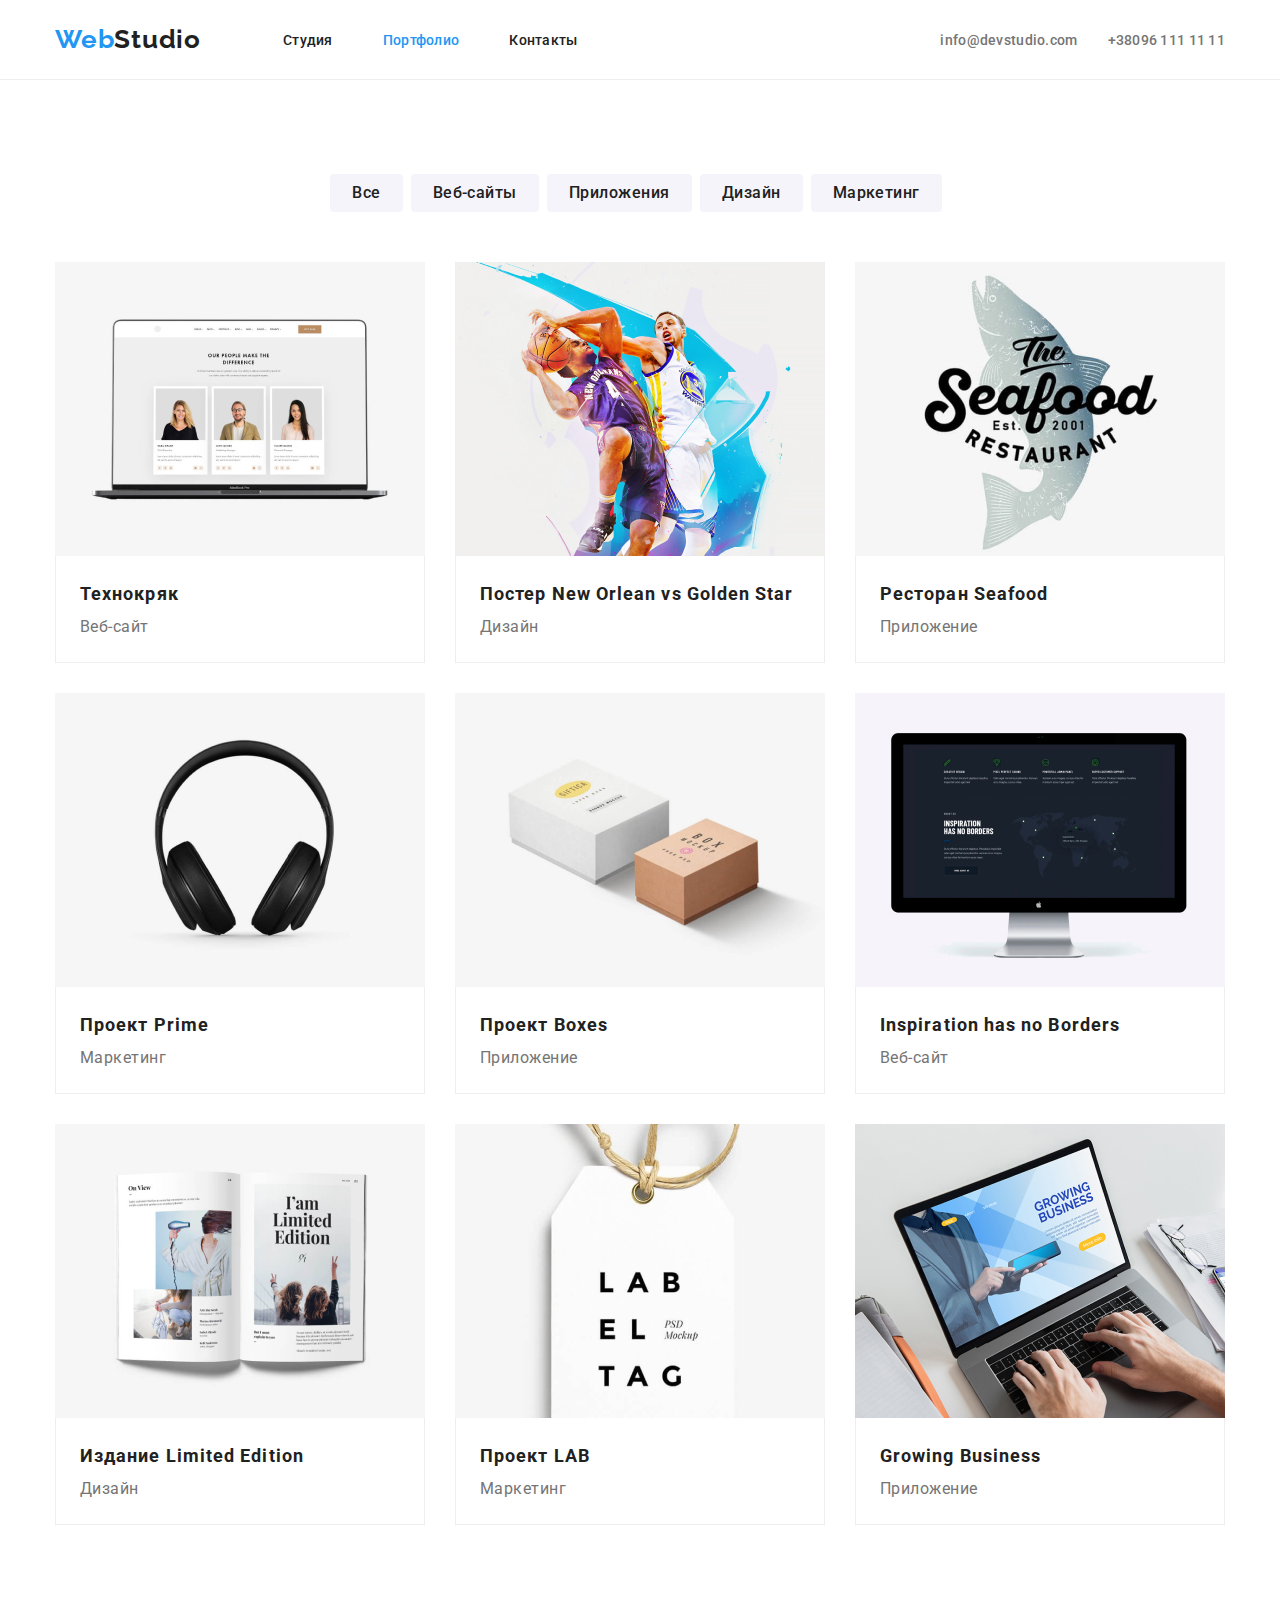
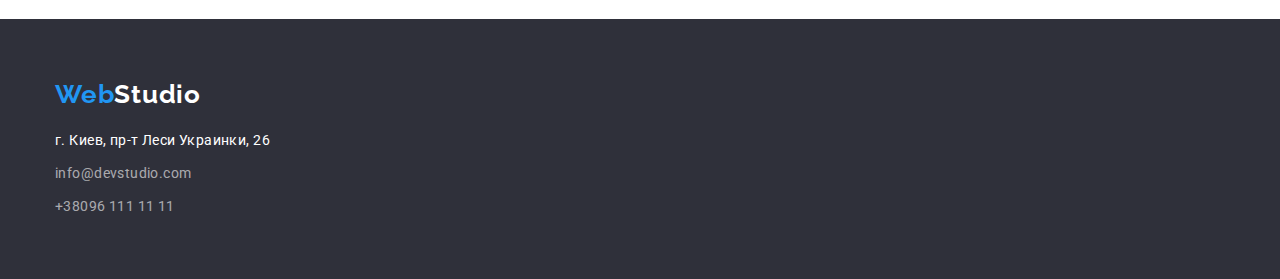
==== portfolio.html @ cd00b568 "lesson4-first save" ====
<!DOCTYPE html>
<html lang="ru">

<head>
    <meta charset="UTF-8">
    <meta http-equiv="X-UA-Compatible" content="IE=edge">
    <meta name="viewport" content="width=device-width, initial-scale=1.0">
    <title>Portfolio</title>
    <link rel="stylesheet" href="./css/modern-normalize.css">
    <link rel="stylesheet" href="./css/style.css">
    <link rel="stylesheet" href="./css/variables.css">
    <link rel="preconnect" href="https://fonts.gstatic.com">
    <link
        href="https://fonts.googleapis.com/css2?family=Raleway:wght@700&family=Roboto:wght@400;500;700;900&display=swap"
        rel="stylesheet">
</head>

<body>
    <header class="header">
        <div class="container">
            <nav class="header-nav">
                <a href="./index.html" class="logo"><span class="web">Web</span>Studio</a>
                <ul class="navigation">
                    <li>
                        <a href="./index.html">Студия</a>
                    </li>
                    <li>
                        <a href="./portfolio.html" class="active">Портфолио</a>
                    </li>
                    <li>
                        <a href="#contacts">Контакты</a>
                    </li>
                </ul>
                <ul class="contacts-head">
                    <li>
                        <a href="mailto:info@devstudio.com">info@devstudio.com</a>
                    </li>
                    <li>
                        <a href="tel:+380961111111">+38096 111 11 11</a>
                    </li>
                </ul>                 
        </nav>
    </div> 
    </header>
    <main>
        <section class="portfolio">
            <div class="container">
                <!--<h2></h2>-->
                <ul class="active-btn">
                    <li>
                        <button class="portfolio-btn" id="active">Все</button>
                    </li>
                    <li>
                        <button class="portfolio-btn">Веб-сайты</button>
                    </li>
                    <li>
                        <button class="portfolio-btn">Приложения</button>
                    </li>
                    <li>
                        <button class="portfolio-btn">Дизайн</button>
                    </li>
                    <li>
                        <button class="portfolio-btn">Маркетинг</button>
                    </li>
                </ul>
                <div class="container-cards">
                <ul class="card-set">
                    <li class="item">
                        <img src="./images/технокряк.jpg" alt="Технокряк" width="370" height="294">
                        <div class="port-cards">
                        <h3 class="port-img">Технокряк</h3>
                        <p class="port-img-text">Веб-сайт</p>
                        </div>
                    </li>
                    <li class="item">                        
                        <img src="./images/постер-star.jpg" alt="Постер New Orlean vs Golden Star" width="370" height="294">
                        <div class="port-cards">
                        <h3 class="port-img">Постер New Orlean vs Golden Star</h3>
                        <p class="port-img-text">Дизайн</p>
                        </div>
                    </li>
                    <li class="item">                        
                        <img src="./images/ресторан.jpg" alt="Ресторан Seafood" width="370" height="294">
                        <div class="port-cards">
                        <h3 class="port-img">Ресторан Seafood</h3>
                        <p class="port-img-text">Приложение</p>
                        </div>
                    </li>
                    <li class="item">                        
                        <img src="./images/проект-prime.jpg" alt="Проект Prime" width="370" height="294">
                        <div class="port-cards">
                        <h3 class="port-img">Проект Prime</h3>
                        <p class="port-img-text">Маркетинг</p>
                        </div>
                    </li>
                    <li class="item">                        
                        <img src="./images/проект-boxes.jpg" alt="Проект Boxes" width="370" height="294">
                        <div class="port-cards">
                        <h3 class="port-img">Проект Boxes</h3>
                        <p class="port-img-text">Приложение</p>
                        </div>
                    </li>
                    <li class="item">                        
                        <img src="./images/inspiration.jpg" alt="Inspiration has no Borders" width="370" height="294">
                        <div class="port-cards">
                        <h3 class="port-img">Inspiration has no Borders</h3>
                        <p class="port-img-text">Веб-сайт</p>
                        </div>
                    </li>
                    <li class="item">                        
                        <img src="./images/издание.jpg" alt="Издание Limited Edition" width="370" height="294">
                        <div class="port-cards">
                        <h3 class="port-img">Издание Limited Edition</h3>
                        <p class="port-img-text">Дизайн</p>
                        </div>
                    </li>
                    <li class="item">                        
                        <img src="./images/проект-lab.jpg" alt="Проект LAB" width="370" height="294">
                        <div class="port-cards">
                        <h3 class="port-img">Проект LAB</h3>
                        <p class="port-img-text">Маркетинг</p>
                        </div>
                    </li>
                    <li class="item">                        
                        <img src="./images/growing.jpg" alt="Growing Business" width="370" height="294">
                        <div class="port-cards">
                        <h3 class="port-img">Growing Business</h3>
                        <p class="port-img-text">Приложение</p>
                        </div>
                    </li>
                </ul>
            </div>
            </div>
        </section>
    </main>
    <footer class="footer" id="contacts">
        <div class="container">
            <a href="./index.html" class="logo"><span class="web">Web</span>Studio</a>
            <address>
                <p>г. Киев, пр-т Леси Украинки, 26</p>
                <ul class="contacts-foot">
                    <li>
                        <a href="mailto:info@devstudio.com">info@devstudio.com</a>
                    </li>
                    <li>
                        <a href="tel:+380961111111">+38096 111 11 11</a>
                    </li>
                </ul>
            </address>
        </div>
    </footer>

</body>

</html>
---- css/style.css ----
.logo {
    font-family: 'Raleway', sans-serif;
    font-weight: 700;
    font-size: 26px;
    line-height: 1.17;
    letter-spacing: 0.03em;
    padding-top: 24px;
    padding-bottom: 25px;
}

.web {
    color: var(--blue-text);
}

a {
    text-decoration: none;
}

body {
    font-family: 'Roboto', sans-serif;
}

img {
    display: block;
    max-width: 100%;
    height: auto;
}

.container {
    width: 1200px;
    padding: 0 15px;
    margin: 0 auto;
}

.header {
    background-color: white;
    position: relative;
    border-bottom: 1px solid #EEEEEE;
}

.header a {
    color: var(--black-text);
}

.header-nav,
.navigation,
.contacts-head {
    display: flex;
}

.header-nav {
    justify-content: space-between;
    align-items: center;
}

.navigation {
    font-weight: 500;
    font-size: 14px;
    line-height: 1.17;
    letter-spacing: 0.02em;
}

.navigation li {
    margin-left: 50px;
}

.navigation .active,
.navigation a:hover,
.navigation a:focus {
    color: var(--blue-text);
}

.contacts-head a {
    color: var(--grey-text);
    font-family: 'Roboto', sans-serif;
    font-weight: 500;
    font-size: 14px;
    line-height: 1.17;
    letter-spacing: 0.02em;
}

.contacts-head a:hover,
.contacts-head a:focus {
    color: var(--blue-text);
}

.contacts-head li:last-child {
    margin-left: 30px;
}

.contacts-head {
    margin-left: 331px;
}

.mail-btn {
    padding: 0;
    border: none;
    background-color: transparent;
    margin-right: 10px;
}

.mail-icon  {
    width: 16px;
    height: 12px;
}

.phone-btn {
    padding: 0;
    border: none;
    background-color: transparent;
    margin-right: 10px;
}

.phone-icon {
    width: 10px;
    height: 16px;
}

.hero {
    background-color: var(--hero-background);
    background-image: url('../images/header_img.jpg');
    background-repeat: no-repeat;
    background-size: cover;
    background-position: center;
    height: 600px;
    max-width: 1600px;
    margin-left: auto;
    margin-right: auto; 
    color: var(--white-text);
    text-align: center;
    padding-top: 200px;
    padding-bottom: 200px;
}

.hero-btn {
    border: var(--blue-text);
    background: var(--blue-text);
    color: var(--white-text);
    font-family: 'Roboto', sans-serif;
    font-weight: 700;
    font-size: 16px;    
    line-height: 1.87;
    letter-spacing: 0.06em;
    margin-top: 30px;
    padding: 10px 32px;
    border-radius: 4px;
}

.title {
    text-transform: uppercase;
    font-weight: 900;
    font-size: 44px;
    line-height: 1.36;
    letter-spacing: 0.06em;
}

.section-advantages {
    background-color: white;
    padding-top: 94px;
    padding-bottom: 94px;
}

.advantages-paragraph,
.advantages-img {
    display: flex;
}

.advantages-paragraph .advantages-item {
    flex-basis: calc(100% / 4);
} 

.advantages-item:not(:last-child) {
    margin-right: 30px;
}

.advantages {
    color: var(--black-text);
    font-weight: 700;
    font-size: 14px;
    line-height: 1.17;
    letter-spacing: 0.03em;
    text-transform: uppercase;
    margin-bottom: 10px;
}

.text-advantages {
    color: var(--grey-text);
    font-weight: 400;
    font-size: 14px;
    line-height: 1.71;
    letter-spacing: 0.03em;
}
.we-doing {
    background-color: white;
    padding-top: 0;
    padding-bottom: 94px;
}

.advantages-img .img-items {
    flex-basis: calc(100% / 3);
    margin-top: 50px;
}

.img-items:not(:last-child) {
    margin-right: 30px;
}

.sect-header {
    color: var(--black-text);
    font-weight: 700;
    font-size: 36px;
    line-height: 1.17;
    letter-spacing: 0.03em;
    text-align: center;
    
}

.section-team {
    background-color: var(--team-background);
    padding-top: 94px;
    padding-bottom: 94px;
}

.team-icons {
    display: flex;
    margin-top: 50px;
}

.team-icons .team-items {
    flex-basis: calc(100% / 4);
}
    
.team-items:not(:last-child) {
    margin-right: 30px;
}

.team-names {
    color: var(--black-text);
    font-weight: 500;
    font-size: 16px;
    line-height: 1.17;
    letter-spacing: 0.03em;
    text-align: center;
    padding-top: 30px;
    padding-bottom: 10px;
}

.team-profession {
    color: var(--grey-text);
    font-weight: 400;
    font-size: 16px;
    line-height: 1.17;
    letter-spacing: 0.03em;
    text-align: center;
    padding-bottom: 30px;
}

.studio-cards {
    background-color: var(--white-text);
    border-bottom-left-radius: 4px;
    border-bottom-right-radius: 4px;
}

.footer {
    background-color: var(--hero-background);
    padding-top: 60px;
    padding-bottom: 60px;
}

.footer a {
    color: var(--white-text);
}

address {
    color: var(--white-text);
    font-weight: 400;
    font-size: 14px;
    line-height: 1.71;
    letter-spacing: 0.03em;
    padding-top: 20px;
}

.contacts-foot a {
    color: var(--white-text-op60);
    font-family: 'Roboto', sans-serif;
    font-weight: 400;
    font-size: 14px;
    line-height: 1.71;
    letter-spacing: 0.03em;
}

.contacts-foot li {
    padding-top: 9px;
}

.contacts-foot a:hover,
.contacts-foot a:focus {
    color: var(--blue-text);
}

.portfolio {
    background-color: white;
    padding-top: 94px;
    padding-bottom: 94px;
}


.portfolio-btn.active,
.portfolio-btn:hover,
.portfolio-btn:focus {
    color: var(--white-text);
    background-color: var(--blue-text);
}

.portfolio-btn {
    padding: 6px 22px;
    border-radius: 4px;
}

.active-btn {
    display: flex;
    justify-content: center;
}

.active-btn li {
    margin-right: 8px;
}

.portfolio-btn {
    border: var(--team-background);
    background: var(--team-background);
    color: var(--black-text);
    font-family: 'Roboto', sans-serif;
    font-weight: 500;
    font-size: 16px;
    line-height: 1.62;
    letter-spacing: 0.03em;
}

.card-set {
    display: flex;
    flex-wrap: wrap;
    /* padding-top: 50px; */
    margin-left: -30px;
    margin-top: -30px;   
}

.container-cards {
    margin-left: auto;
    margin-right: auto; 
    margin-top: 50px;
}

.card-set .item {
    flex-basis: calc(100% / 3 - 30px);
    margin-left: 30px;
    margin-top: 30px;
}
  
.port-img {
    color: var(--black-text);
    font-weight: 700;
    font-size: 18px;
    line-height: 2;
    letter-spacing: 0.06em;
}

.port-img-text {
    color: var(--grey-text);
    font-weight: 400;
    font-size: 16px;
    line-height: 1.87;
    letter-spacing: 0.03em;
}

.port-cards {
    border-bottom: 1px solid #EEEEEE;
    border-right: 1px solid #EEEEEE;
    border-left: 1px solid #EEEEEE;  
    padding-top: 20px;
    padding-left: 24px;
    padding-bottom: 20px;
}
---- css/variables.css ----
:root{
    --white-text: rgba(255, 255, 255, 1);
    --black-text: rgba(33, 33, 33, 1);
    --grey-text: rgba(117, 117, 117, 1);
    --white-text-op60: rgba(255, 255, 255, 0.6);
    --blue-text: rgba(33, 150, 243, 1);
    --hero-background: rgba(47, 48, 58, 1);
    --team-background: rgba(245, 244, 250, 1);
    
    }
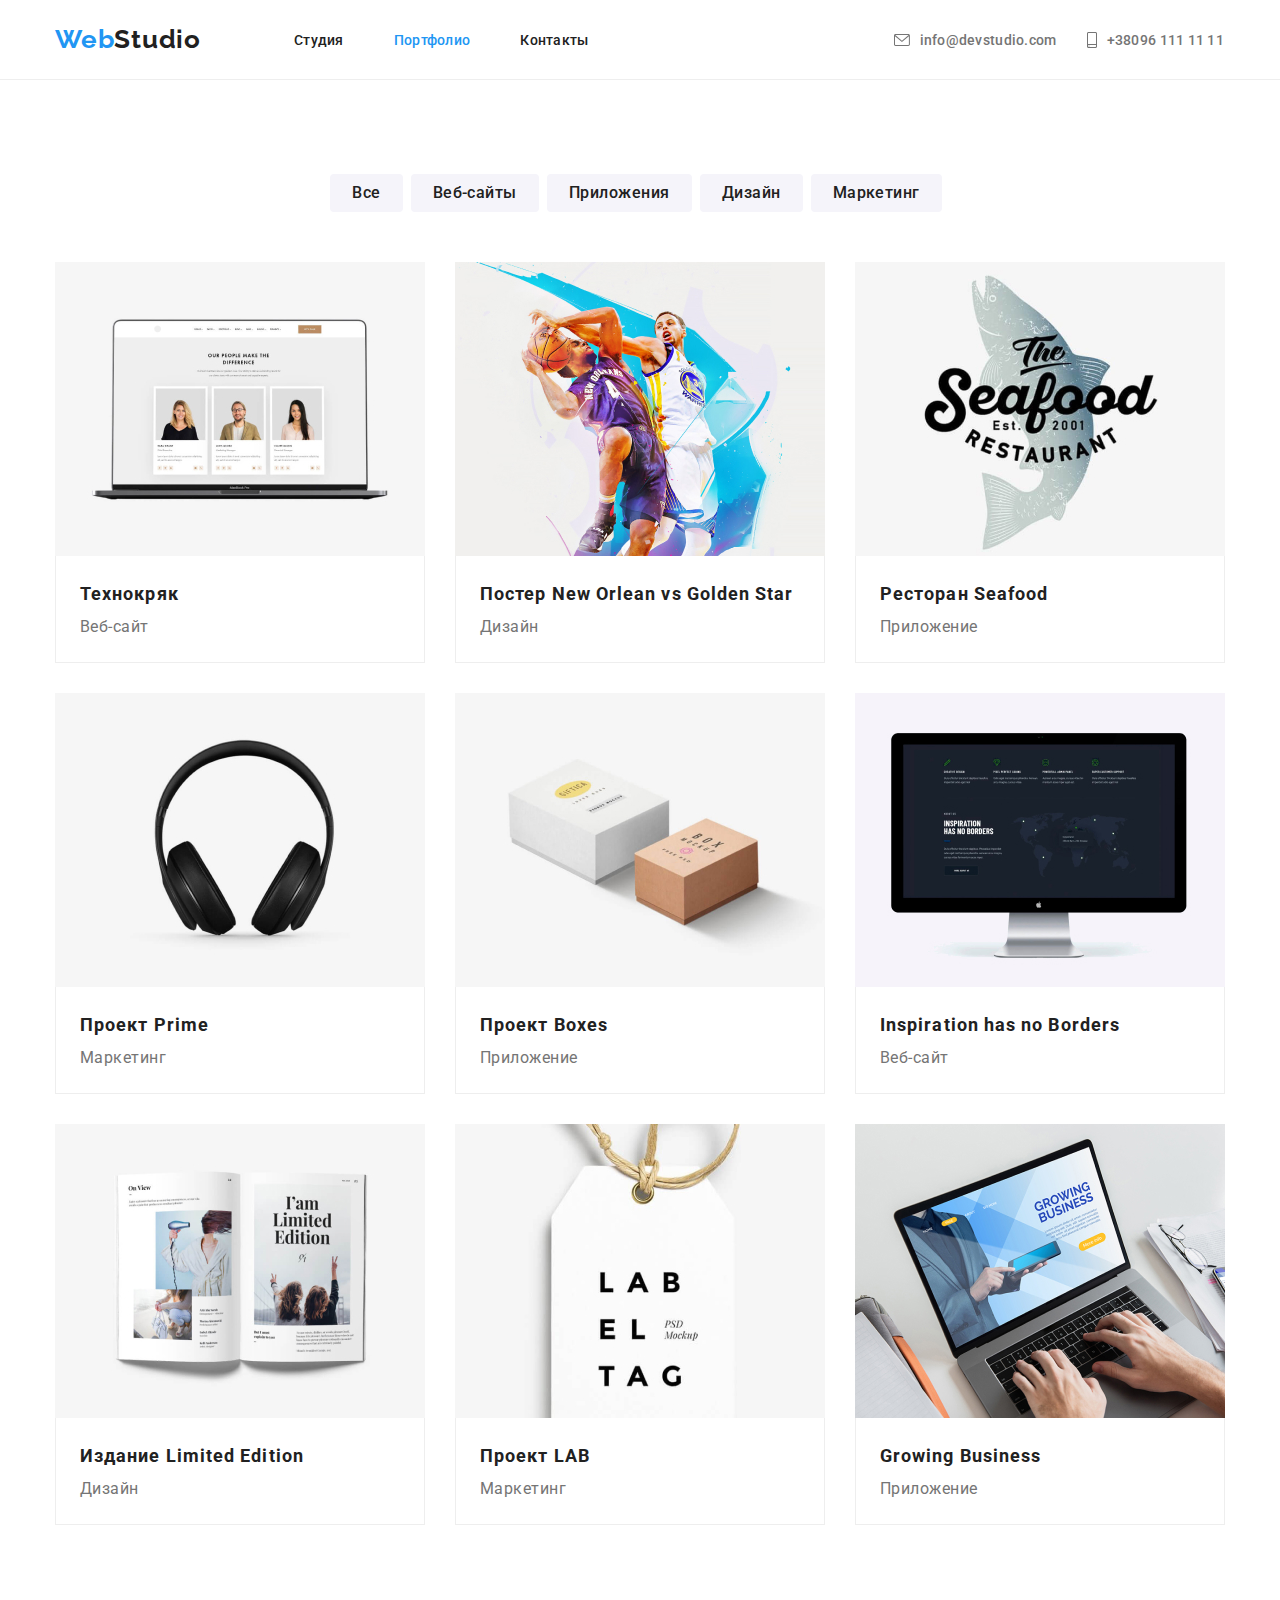
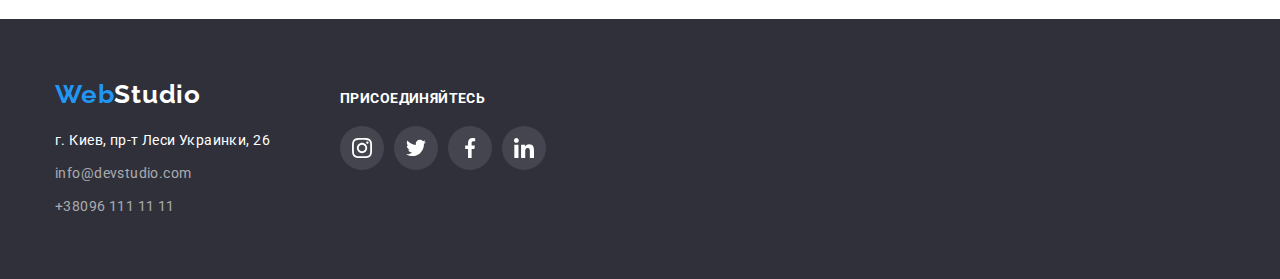
==== commit f563fab1: "lesson4" ====
--- a/portfolio.html
+++ b/portfolio.html
@@ -17,7 +17,7 @@
 
 <body>
     <header class="header">
-        <div class="container">
+        <div class="container, header-container">
             <nav class="header-nav">
                 <a href="./index.html" class="logo"><span class="web">Web</span>Studio</a>
                 <ul class="navigation">
@@ -32,15 +32,23 @@
                     </li>
                 </ul>
                 <ul class="contacts-head">
-                    <li>
-                        <a href="mailto:info@devstudio.com">info@devstudio.com</a>
-                    </li>
-                    <li>
-                        <a href="tel:+380961111111">+38096 111 11 11</a>
-                    </li>
-                </ul>                 
-        </nav>
-    </div> 
+                    <li class="contact-item">
+                        <a class="contact-link" href="mailto:info@devstudio.com">
+                            <svg class="mail-icon" width="16" height="12">
+                                <use href="./images/icons.svg#icon-mail1"></use>
+                            </svg>
+                            info@devstudio.com</a>
+                    </li>
+                    <li class="contact-item">
+                        <a class="contact-link" href="tel:+380961111111">
+                            <svg class="phone-icon" width="10" height="16">
+                                <use href="./images/icons.svg#icon-smartphone1"></use>
+                            </svg>
+                            +38096 111 11 11</a>
+                    </li>
+                </ul>
+            </nav>
+        </div>
     </header>
     <main>
         <section class="portfolio">
@@ -64,89 +72,144 @@
                     </li>
                 </ul>
                 <div class="container-cards">
-                <ul class="card-set">
-                    <li class="item">
-                        <img src="./images/технокряк.jpg" alt="Технокряк" width="370" height="294">
-                        <div class="port-cards">
-                        <h3 class="port-img">Технокряк</h3>
-                        <p class="port-img-text">Веб-сайт</p>
-                        </div>
-                    </li>
-                    <li class="item">                        
-                        <img src="./images/постер-star.jpg" alt="Постер New Orlean vs Golden Star" width="370" height="294">
-                        <div class="port-cards">
-                        <h3 class="port-img">Постер New Orlean vs Golden Star</h3>
-                        <p class="port-img-text">Дизайн</p>
-                        </div>
-                    </li>
-                    <li class="item">                        
-                        <img src="./images/ресторан.jpg" alt="Ресторан Seafood" width="370" height="294">
-                        <div class="port-cards">
-                        <h3 class="port-img">Ресторан Seafood</h3>
-                        <p class="port-img-text">Приложение</p>
-                        </div>
-                    </li>
-                    <li class="item">                        
-                        <img src="./images/проект-prime.jpg" alt="Проект Prime" width="370" height="294">
-                        <div class="port-cards">
-                        <h3 class="port-img">Проект Prime</h3>
-                        <p class="port-img-text">Маркетинг</p>
-                        </div>
-                    </li>
-                    <li class="item">                        
-                        <img src="./images/проект-boxes.jpg" alt="Проект Boxes" width="370" height="294">
-                        <div class="port-cards">
-                        <h3 class="port-img">Проект Boxes</h3>
-                        <p class="port-img-text">Приложение</p>
-                        </div>
-                    </li>
-                    <li class="item">                        
-                        <img src="./images/inspiration.jpg" alt="Inspiration has no Borders" width="370" height="294">
-                        <div class="port-cards">
-                        <h3 class="port-img">Inspiration has no Borders</h3>
-                        <p class="port-img-text">Веб-сайт</p>
-                        </div>
-                    </li>
-                    <li class="item">                        
-                        <img src="./images/издание.jpg" alt="Издание Limited Edition" width="370" height="294">
-                        <div class="port-cards">
-                        <h3 class="port-img">Издание Limited Edition</h3>
-                        <p class="port-img-text">Дизайн</p>
-                        </div>
-                    </li>
-                    <li class="item">                        
-                        <img src="./images/проект-lab.jpg" alt="Проект LAB" width="370" height="294">
-                        <div class="port-cards">
-                        <h3 class="port-img">Проект LAB</h3>
-                        <p class="port-img-text">Маркетинг</p>
-                        </div>
-                    </li>
-                    <li class="item">                        
-                        <img src="./images/growing.jpg" alt="Growing Business" width="370" height="294">
-                        <div class="port-cards">
-                        <h3 class="port-img">Growing Business</h3>
-                        <p class="port-img-text">Приложение</p>
-                        </div>
-                    </li>
-                </ul>
-            </div>
+                    <ul class="card-set">
+                        <li class="item">
+                            <a href="#" class="works-item">
+                                <img src="./images/технокряк.jpg" alt="Технокряк" width="370" height="294">
+                                <div class="port-cards">
+                                    <h3 class="port-img">Технокряк</h3>
+                                    <p class="port-img-text">Веб-сайт</p>
+                                </div>
+                            </a>
+                        </li>
+                        <li class="item">
+                            <a href="#" class="works-item">
+                                <img src="./images/постер-star.jpg" alt="Постер New Orlean vs Golden Star" width="370"
+                                    height="294">
+                                <div class="port-cards">
+                                    <h3 class="port-img">Постер New Orlean vs Golden Star</h3>
+                                    <p class="port-img-text">Дизайн</p>
+                                </div>
+                            </a>
+                        </li>
+                        <li class="item">
+                            <a href="#" class="works-item">
+                                <img src="./images/ресторан.jpg" alt="Ресторан Seafood" width="370" height="294">
+                                <div class="port-cards">
+                                    <h3 class="port-img">Ресторан Seafood</h3>
+                                    <p class="port-img-text">Приложение</p>
+                                </div>
+                            </a>
+                        </li>
+                        <li class="item">
+                            <a href="#" class="works-item">
+                                <img src="./images/проект-prime.jpg" alt="Проект Prime" width="370" height="294">
+                                <div class="port-cards">
+                                    <h3 class="port-img">Проект Prime</h3>
+                                    <p class="port-img-text">Маркетинг</p>
+                                </div>
+                            </a>
+                        </li>
+                        <li class="item">
+                            <a href="#" class="works-item">
+                                <img src="./images/проект-boxes.jpg" alt="Проект Boxes" width="370" height="294">
+                                <div class="port-cards">
+                                    <h3 class="port-img">Проект Boxes</h3>
+                                    <p class="port-img-text">Приложение</p>
+                                </div>
+                            </a>
+                        </li>
+                        <li class="item">
+                            <a href="#" class="works-item">
+                                <img src="./images/inspiration.jpg" alt="Inspiration has no Borders" width="370"
+                                    height="294">
+                                <div class="port-cards">
+                                    <h3 class="port-img">Inspiration has no Borders</h3>
+                                    <p class="port-img-text">Веб-сайт</p>
+                                </div>
+                            </a>
+                        </li>
+                        <li class="item">
+                            <a href="#" class="works-item">
+                                <img src="./images/издание.jpg" alt="Издание Limited Edition" width="370" height="294">
+                                <div class="port-cards">
+                                    <h3 class="port-img">Издание Limited Edition</h3>
+                                    <p class="port-img-text">Дизайн</p>
+                                </div>
+                            </a>
+                        </li>
+                        <li class="item">
+                            <a href="#" class="works-item">
+                                <img src="./images/проект-lab.jpg" alt="Проект LAB" width="370" height="294">
+                                <div class="port-cards">
+                                    <h3 class="port-img">Проект LAB</h3>
+                                    <p class="port-img-text">Маркетинг</p>
+                                </div>
+                            </a>
+                        </li>
+                        <li class="item">
+                            <a href="#" class="works-item">
+                                <img src="./images/growing.jpg" alt="Growing Business" width="370" height="294">
+                                <div class="port-cards">
+                                    <h3 class="port-img">Growing Business</h3>
+                                    <p class="port-img-text">Приложение</p>
+                                </div>
+                            </a>
+                        </li>
+                    </ul>
+                </div>
             </div>
         </section>
     </main>
     <footer class="footer" id="contacts">
-        <div class="container">
-            <a href="./index.html" class="logo"><span class="web">Web</span>Studio</a>
-            <address>
-                <p>г. Киев, пр-т Леси Украинки, 26</p>
-                <ul class="contacts-foot">
-                    <li>
-                        <a href="mailto:info@devstudio.com">info@devstudio.com</a>
-                    </li>
-                    <li>
-                        <a href="tel:+380961111111">+38096 111 11 11</a>
-                    </li>
-                </ul>
-            </address>
+        <div class="container footer-container">
+            <div class="main-footer">
+                <a href="./index.html" class="logo"><span class="web">Web</span>Studio</a>
+                <address>
+                    <p>г. Киев, пр-т Леси Украинки, 26</p>
+                    <ul class="contacts-foot">
+                        <li>
+                            <a href="mailto:info@devstudio.com">info@devstudio.com</a>
+                        </li>
+                        <li>
+                            <a href="tel:+380961111111">+38096 111 11 11</a>
+                        </li>
+                    </ul>
+                </address>
+            </div>
+            <div class="follow-us">
+                <h2 class="follow-us-title">присоединяйтесь</h2>
+                <ul class="footer-contact-list">
+                    <li class="footer-contact-item">
+                        <a href="https://instagram.com" class="footer-contact-link" target="_blank">
+                            <svg class="footer-contact-svg" width="20" height="20">
+                                <use href="./images/icons.svg#icon-instagram1"></use>
+                            </svg>
+                        </a>
+                    </li>
+                    <li class="footer-contact-item">
+                        <a href="https://twitter.com" class="footer-contact-link" target="_blank">
+                            <svg class="footer-contact-svg" width="20" height="20">
+                                <use href="./images/icons.svg#icon-twitter-icon1"></use>
+                            </svg>
+                        </a>
+                    </li>
+                    <li class="footer-contact-item">
+                        <a href="https://facebook.com" class="footer-contact-link" target="_blank">
+                            <svg class="footer-contact-svg" width="20" height="20">
+                                <use href="./images/icons.svg#icon-facebook1"></use>
+                            </svg>
+                        </a>
+                    </li>
+                    <li class="footer-contact-item">
+                        <a href="https://linkedin.com" class="footer-contact-link" target="_blank">
+                            <svg class="footer-contact-svg" width="20" height="20">
+                                <use href="./images/icons.svg#icon-linkedin-icon1"></use>
+                            </svg>
+                        </a>
+                    </li>
+                </ul>
+            </div>
         </div>
     </footer>
 
--- a/css/style.css
+++ b/css/style.css
@@ -1,3 +1,7 @@
+/* *::before, *::after {
+    box-sizing: inherit;
+} */
+
 .logo {
     font-family: 'Raleway', sans-serif;
     font-weight: 700;
@@ -42,10 +46,19 @@
     color: var(--black-text);
 }
 
+.header-container {
+    display: flex;
+    align-items: center;
+    width: 1200px;
+    padding: 0 15px;
+    margin: 0 auto;
+} 
+
 .header-nav,
 .navigation,
 .contacts-head {
     display: flex;
+    box-sizing: inherit;
 }
 
 .header-nav {
@@ -58,9 +71,10 @@
     font-size: 14px;
     line-height: 1.17;
     letter-spacing: 0.02em;
-}
-
-.navigation li {
+    margin-left: 93px;
+}
+
+.navigation li:not(:first-child) {
     margin-left: 50px;
 }
 
@@ -82,6 +96,7 @@
 .contacts-head a:hover,
 .contacts-head a:focus {
     color: var(--blue-text);
+    fill: var(--blue-text);
 }
 
 .contacts-head li:last-child {
@@ -89,36 +104,32 @@
 }
 
 .contacts-head {
-    margin-left: 331px;
-}
-
-.mail-btn {
-    padding: 0;
-    border: none;
-    background-color: transparent;
+    display: flex;
+    margin-left: 305px;
+}
+
+/* .contact-item, .contact-link {
+    padding-top: 32px;
+    padding-bottom: 32px;
+} */
+
+.contact-link {
+  display: flex;
+  align-items: center;
+}
+
+.mail-icon, .phone-icon {
     margin-right: 10px;
-}
-
-.mail-icon  {
-    width: 16px;
-    height: 12px;
-}
-
-.phone-btn {
-    padding: 0;
-    border: none;
-    background-color: transparent;
-    margin-right: 10px;
-}
-
-.phone-icon {
-    width: 10px;
-    height: 16px;
-}
+    fill: currentColor;
+}    
 
 .hero {
     background-color: var(--hero-background);
-    background-image: url('../images/header_img.jpg');
+    background-image: linear-gradient(
+      to right,
+      rgba(47, 48, 58, 0.4),
+      rgba(47, 48, 58, 0.4)),
+    url(../images/header_img.jpg);
     background-repeat: no-repeat;
     background-size: cover;
     background-position: center;
@@ -160,6 +171,17 @@
     padding-bottom: 94px;
 }
 
+.adv-icons {
+    margin-bottom: 30px;
+    display: flex;
+    justify-content: center;
+    align-items: center;
+    width: 270px;
+    height: 120px;
+    border-radius: 4px;
+    background-color: #F5F4FA;
+}
+
 .advantages-paragraph,
 .advantages-img {
     display: flex;
@@ -234,6 +256,11 @@
     margin-right: 30px;
 }
 
+/* .team-items {
+    box-shadow: 0px 1px 3px rgba(0, 0, 0, 0.12), 0px 1px 1px rgba(0, 0, 0, 0.14),
+    0px 2px 1px rgba(0, 0, 0, 0.2);
+} */
+
 .team-names {
     color: var(--black-text);
     font-weight: 500;
@@ -252,13 +279,81 @@
     line-height: 1.17;
     letter-spacing: 0.03em;
     text-align: center;
-    padding-bottom: 30px;
 }
 
 .studio-cards {
     background-color: var(--white-text);
+    padding-bottom: 30px;
     border-bottom-left-radius: 4px;
     border-bottom-right-radius: 4px;
+    box-shadow: 0px 1px 3px rgba(0, 0, 0, 0.12), 0px 1px 1px rgba(0, 0, 0, 0.14),
+    0px 2px 1px rgba(0, 0, 0, 0.2);
+}
+
+.team-contacts {
+    display: flex;
+    justify-content: space-between;
+    padding-top: 16px;
+    padding-left: 32px;
+    padding-right: 32px;
+}
+
+.team-contacts-link {
+    display: flex;
+    justify-content: center;
+    align-items: center;
+    width: 44px;
+    height: 44px;
+    color: #afb1b8;
+    border-radius: 50%;
+}
+
+.team-contacts-svg {
+    fill: currentColor;
+}
+
+.team-contacts-link:hover,
+.team-contacts-link:focus {
+    background-color: var(--blue-text);
+    color: var(--white-text);
+}
+
+.clients {
+  padding-top: 94px;
+  padding-bottom: 94px;
+  text-align: center;
+}
+
+.clients-list {
+  display: flex;
+  flex-wrap: wrap;
+  margin-right: -30px;
+  margin-top: 50px;
+}
+
+.clients-item {
+  margin-right: 30px;
+}
+
+.clients-link {
+  display: flex;
+  justify-content: center;
+  align-items: center;
+  width: 170px;
+  height: 90px;
+  color: #afb1b8;
+  border-radius: 4px;
+  border: 1px solid #afb1b8;
+}
+
+.clients-svg {
+  fill: currentColor;
+}
+
+.clients-link:hover,
+.clients-link:focus {
+  color: var(--blue-text);
+  border: 1px solid var(--blue-text);
 }
 
 .footer {
@@ -267,6 +362,15 @@
     padding-bottom: 60px;
 }
 
+.footer-container {
+    display: flex;
+    align-items: baseline;
+}
+
+.main-footer {
+    margin-right: 70px;
+}
+
 .footer a {
     color: var(--white-text);
 }
@@ -298,6 +402,45 @@
     color: var(--blue-text);
 }
 
+.footer-contact-list {
+    display: flex;
+}
+
+.follow-us-title {
+    font-family: 'Roboto', sans-serif;
+    font-weight: 700;
+    font-size: 14px;
+    line-height: 1.17;
+    letter-spacing: 0.03em;
+    color: var(--white-text);
+    text-transform: uppercase;
+    margin-bottom: 20px;
+}
+
+.footer-contact-item:not(:last-child) {
+    margin-right: 10px;
+}
+
+.footer-contact-link {
+    display: flex;
+    justify-content: center;
+    align-items: center;
+    width: 44px;
+    height: 44px;  
+    color: var(--white-text);  
+    border-radius: 50%;
+    background-color: var(--footer-bg-items);
+  }
+  
+  .footer-contact-svg {
+    fill: currentColor;
+  }
+  
+  .footer-contact-link:hover,
+  .footer-contact-link:focus {
+    background-color: var(--blue-text);
+  }
+
 .portfolio {
     background-color: white;
     padding-top: 94px;
@@ -310,6 +453,8 @@
 .portfolio-btn:focus {
     color: var(--white-text);
     background-color: var(--blue-text);
+    box-shadow: 0px 3px 1px rgba(0, 0, 0, 0.1), 0px 1px 2px rgba(0, 0, 0, 0.08),
+    0px 2px 2px rgba(0, 0, 0, 0.12);
 }
 
 .portfolio-btn {
@@ -382,3 +527,9 @@
     padding-bottom: 20px;
 }
 
+.item:hover,
+.item:focus {
+    box-shadow: 0px 1px 1px rgba(0, 0, 0, 0.12), 0px 4px 4px rgba(0, 0, 0, 0.06),
+    1px 4px 6px rgba(0, 0, 0, 0.16);
+}
+
--- a/css/variables.css
+++ b/css/variables.css
@@ -6,5 +6,7 @@
     --blue-text: rgba(33, 150, 243, 1);
     --hero-background: rgba(47, 48, 58, 1);
     --team-background: rgba(245, 244, 250, 1);
+    --hero-shadow: rgba(47, 48, 58, 0.4);
+    --footer-bg-items: rgba(255, 255, 255, 0.1);
     
     }